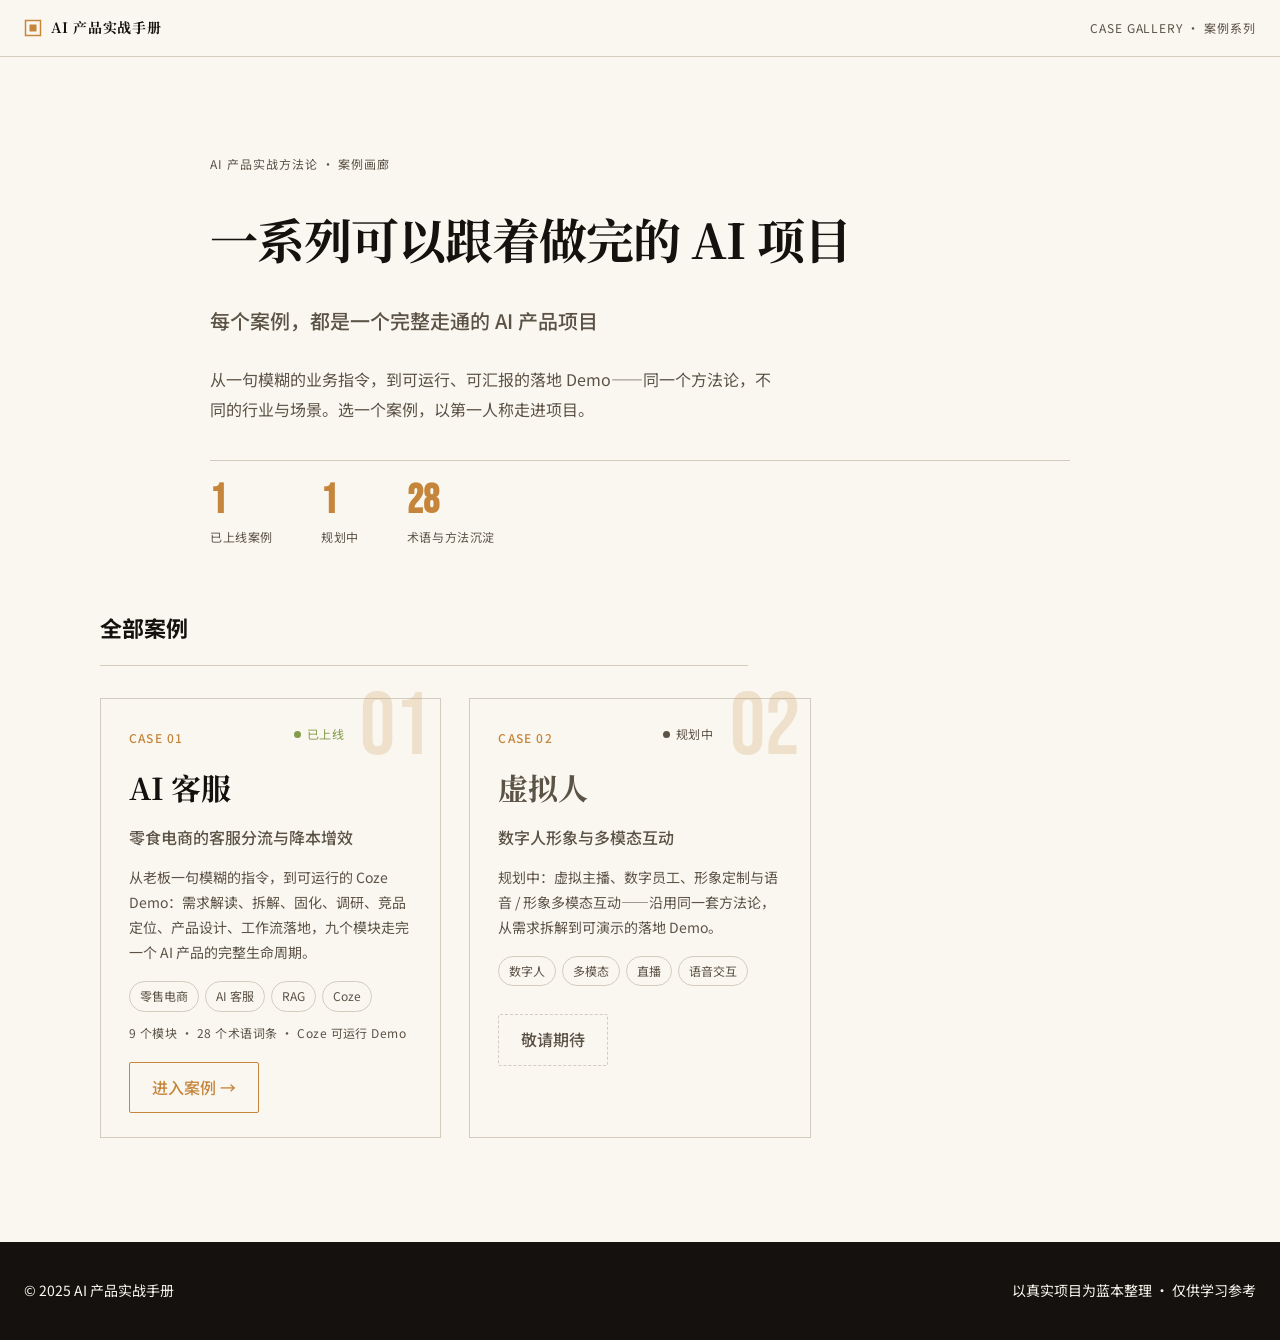
==== index.html @ 14da7af7 "品牌统一：顶栏改为「AI 产品实战手册」logo（回画廊），案例页加当前案例面包屑" ====
<!DOCTYPE html>
<html lang="zh-CN">
<head>
  <meta charset="UTF-8">
  <meta name="viewport" content="width=device-width, initial-scale=1.0">
  <meta name="description" content="AI 产品实战画廊：一系列可以跟着做完的 AI 项目。首个案例——零食电商 AI 客服，从一句话需求到可运行 Demo。">
  <title>AI 产品实战手册｜案例画廊</title>

  <!-- 字体：异步加载，连不上 Google Fonts 时回退系统字体 -->
  <link rel="preconnect" href="https://fonts.googleapis.com">
  <link rel="preconnect" href="https://fonts.gstatic.com" crossorigin>
  <link rel="stylesheet" media="print" onload="this.media='all'"
        href="https://fonts.googleapis.com/css2?family=Noto+Serif+SC:wght@700&family=Noto+Sans+SC:wght@400;500;700&family=Bebas+Neue&family=JetBrains+Mono:wght@400;600&display=swap">
  <noscript>
    <link href="https://fonts.googleapis.com/css2?family=Noto+Serif+SC:wght@700&family=Noto+Sans+SC:wght@400;500;700&family=Bebas+Neue&family=JetBrains+Mono:wght@400;600&display=swap" rel="stylesheet">
  </noscript>

  <!-- 样式：画廊独用（案例站点在 cases/<slug>/ 下自成一体） -->
  <link rel="stylesheet" href="css/tokens.css?v=3">
  <link rel="stylesheet" href="css/gallery.css?v=3">
</head>
<body>
  <a class="skip-link" href="#caseList">跳到案例列表</a>

  <!-- 顶栏 -->
  <header class="topbar">
    <a class="brand" href="./" title="返回案例画廊" aria-label="AI 产品实战手册，返回案例画廊"><svg class="logo-mark" width="18" height="18" viewBox="0 0 18 18" aria-hidden="true"><rect x="1.5" y="1.5" width="15" height="15" fill="none" stroke="currentColor" stroke-width="1.5"/><rect x="5.5" y="5.5" width="7" height="7" fill="currentColor"/></svg><span>AI 产品实战手册</span></a>
    <span class="topbar-note">CASE GALLERY · 案例系列</span>
  </header>

  <main id="main">
    <!-- Hero（统计由 ui/gallery.js 依据 cases.js 汇总） -->
    <header class="hero">
      <div class="hero-inner">
        <span class="kicker">AI 产品实战方法论 · 案例画廊</span>
        <h1>一系列可以跟着做完的 AI 项目</h1>
        <p class="subtitle">每个案例，都是一个完整走通的 AI 产品项目</p>
        <p class="lede">从一句模糊的业务指令，到可运行、可汇报的落地 Demo——同一个方法论，不同的行业与场景。选一个案例，以第一人称走进项目。</p>
        <div class="hero-stats" id="heroStats"></div>
      </div>
    </header>

    <!-- 案例列表（内容由 ui/gallery.js 依据 js/data/cases.js 渲染） -->
    <div class="section-head">
      <h2>全部案例</h2>
      <hr>
    </div>
    <section class="case-list" id="caseList" aria-label="案例列表">
      <noscript>
        <p>本页内容由 JavaScript 渲染，请启用 JavaScript 后查看。案例数据源位于 <code>js/data/cases.js</code>。</p>
      </noscript>
    </section>
  </main>

  <!-- 页脚 -->
  <footer class="footer">
    <span>© 2025 AI 产品实战手册</span>
    <span>以真实项目为蓝本整理 · 仅供学习参考</span>
  </footer>

  <!-- 脚本：数据 → 渲染 → 启动 -->
  <script src="js/data/cases.js?v=3"></script>
  <script src="js/lib/dom.js"></script>
  <script src="js/ui/gallery.js?v=3"></script>
  <script src="js/main.js?v=3"></script>
</body>
</html>
---- css/tokens.css ----
/* ==========================================================================
   tokens.css — 画廊首页设计令牌（新增案例时与 cases/<slug>/css/tokens.css 保持一致）
   全站唯一定义处，其余文件只引用变量，不写裸色值。
   ========================================================================== */

:root {
  /* —— 色彩系统 —— */
  --bg: #FAF7F0;             /* 米白纸感底 */
  --ink: #14110E;            /* 墨黑（主文字 / 页脚底） */
  --ink-soft: #5C5347;       /* 暖灰（次要文字） */
  --accent: #C5863C;         /* 印刷橙（唯一跳色：编号 / 金句边线 / 交互） */
  --accent-dim: rgba(197, 134, 60, 0.2); /* 章节大编号 20% 半透明 */
  --green: #849C4D;          /* 深绿：产出物 ✓ / 检查清单 / 成功标注 */
  --line: #D4CCBF;           /* 浅褐细分割线 */
  --zebra: #F5F0E8;          /* 表格斑马纹 / 引语底 */
  --code-bg: #EFE8DC;        /* 代码 / 术语块底 */
  --warn-bg: #F5E8E0;        /* 警示块底（淡橘） */
  --warn-ink: #A0522D;       /* 警示块文字（深橘） */
  --footer-ink: #FAF7F0;     /* 页脚浅色文字 */
  --tooltip-bg: #14110E;
  --tooltip-ink: #FAF7F0;

  /* —— 字体系统 —— */
  --font-serif: "Noto Serif SC", "Songti SC", "STSong", "SimSun", serif;
  --font-sans: "Noto Sans SC", "PingFang SC", "Hiragino Sans GB", "Microsoft YaHei", sans-serif;
  --font-mono: "JetBrains Mono", "Fira Code", "SF Mono", Menlo, Consolas, monospace;
  --font-num: "Bebas Neue", "Inter Tight", "Arial Narrow", sans-serif;

  /* —— 字号层级（全站不超过 5 级 + 标签） —— */
  --fs-hero: 48px;   /* Hero 主标题 */
  --fs-h2: 36px;     /* 模块标题 */
  --fs-h3: 22px;     /* 小节标题 */
  --fs-body: 16px;   /* 正文 */
  --fs-small: 14px;  /* 表格文字 */
  --fs-label: 12px;  /* 标签 / 术语 */

  --lh-body: 1.85;
  --lh-table: 1.7;

  /* —— 布局尺寸 —— */
  --content-w: 680px;        /* 正文窄栏最大宽度 */
  --sidebar-w: 220px;
  --topbar-h: 56px;
  --gutter: 24px;

  /* —— 动效 —— */
  --ease-out: cubic-bezier(0.16, 1, 0.3, 1);
  --dur-fast: 200ms;
  --dur-reveal: 300ms;
}
---- css/gallery.css ----
/* ==========================================================================
   gallery.css — 画廊首页：Hero + 统计 + 案例卡片列表
   复用 tokens.css 的设计令牌，编辑杂志风（细线 / 衬线标题 / 印刷橙）
   ========================================================================== */

/* —— 基础 —— */
html { scroll-behavior: smooth; }

body {
  margin: 0;
  background: var(--bg);
  color: var(--ink);
  font-family: var(--font-sans);
  font-size: var(--fs-body);
  line-height: var(--lh-body);
}

h1, h2 { font-family: var(--font-serif); font-weight: 700; margin: 0; }

a { color: var(--ink); }

:focus-visible { outline: 2px solid var(--accent); outline-offset: 2px; }

.skip-link {
  position: fixed; top: -100px; left: 16px; z-index: 200;
  padding: 8px 16px; background: var(--ink); color: var(--bg);
  font-size: var(--fs-small); transition: top var(--dur-fast) var(--ease-out);
}
.skip-link:focus { top: 8px; }

/* —— 顶栏 —— */
.topbar {
  position: sticky; top: 0; z-index: 100;
  display: flex; align-items: center; gap: 16px;
  height: var(--topbar-h); padding: 0 var(--gutter);
  background: var(--bg); border-bottom: 1px solid var(--line);
}

.topbar .brand {
  display: inline-flex; align-items: center; gap: 9px;
  font-family: var(--font-serif); font-weight: 700;
  font-size: var(--fs-small); letter-spacing: 0.05em; white-space: nowrap;
  text-decoration: none;
}

.topbar .brand .logo-mark { color: var(--accent); flex: none; }

.topbar .brand:hover .logo-mark { transform: rotate(90deg); }
.topbar .brand .logo-mark { transition: transform 300ms var(--ease-out); }

.topbar .topbar-note {
  margin-left: auto; font-size: var(--fs-label);
  letter-spacing: 0.08em; color: var(--ink-soft);
}

/* —— Hero —— */
.hero { padding: 96px var(--gutter) 56px; }

.hero-inner { max-width: 860px; margin: 0 auto; }

.hero .kicker {
  display: block; margin-bottom: 20px;
  font-size: var(--fs-label); letter-spacing: 0.08em; color: var(--ink-soft);
}

.hero h1 { font-size: var(--fs-hero); letter-spacing: -0.02em; margin-bottom: 18px; }

.hero .subtitle {
  margin: 0 0 26px; font-size: 20px; font-weight: 500; color: var(--ink-soft);
}

.hero .lede { max-width: 36em; margin: 0 0 36px; color: var(--ink-soft); }

/* —— 统计行 —— */
.hero-stats {
  display: flex; flex-wrap: wrap; gap: 24px 48px;
  padding: 20px 0 0; border-top: 1px solid var(--line);
}

.stat-value {
  display: block;
  font-family: var(--font-num); font-size: 40px; line-height: 1;
  color: var(--accent);
}

.stat-label { font-size: var(--fs-label); letter-spacing: 0.05em; color: var(--ink-soft); }

/* —— 案例列表 —— */
.case-list {
  display: grid;
  grid-template-columns: repeat(auto-fill, minmax(340px, 1fr));
  gap: 28px;
  max-width: 1080px;
  margin: 0 auto;
  padding: 24px var(--gutter) 104px;
}

.section-head {
  max-width: 1080px; margin: 0 auto; padding: 0 var(--gutter) 8px;
}
.section-head h2 { font-size: var(--fs-h3); font-family: var(--font-sans); }
.section-head hr { width: 60%; height: 1px; border: 0; background: var(--line); margin: 18px 0 0; }

/* —— 案例卡片：细线框、无阴影无大圆角 —— */
.case-card {
  position: relative;
  display: flex; flex-direction: column;
  padding: 28px 28px 24px;
  border: 1px solid var(--line);
  background: var(--bg);
  transition: border-color var(--dur-fast) var(--ease-out);
}

.case-card:hover { border-color: var(--accent); }

.case-card .card-num {
  position: absolute; top: -0.18em; right: 10px;
  font-family: var(--font-num); font-size: 88px; line-height: 1;
  color: var(--accent-dim); user-select: none; pointer-events: none;
}

.card-kicker {
  margin: 0 0 10px;
  font-size: var(--fs-label); font-weight: 500;
  letter-spacing: 0.1em; color: var(--accent);
}

.card-title { font-size: 30px; letter-spacing: -0.01em; margin: 0 0 8px; }

.card-title-link { text-decoration: none; }
.card-title-link:hover { color: var(--accent); }

.card-subtitle { margin: 0 0 12px; font-weight: 500; color: var(--ink-soft); }

.card-desc { margin: 0 0 16px; font-size: var(--fs-small); line-height: 1.8; color: var(--ink-soft); }

.card-tags { display: flex; flex-wrap: wrap; gap: 6px; margin-bottom: 10px; }

.card-tag {
  padding: 3px 10px; border: 1px solid var(--line); border-radius: 999px;
  font-size: var(--fs-label); color: var(--ink-soft);
}

.card-stats { margin: auto 0 0; font-size: var(--fs-label); letter-spacing: 0.04em; color: var(--ink-soft); }

.card-status {
  position: absolute; top: 24px; right: 96px; z-index: 1;
  display: inline-flex; align-items: center; gap: 6px;
  font-size: var(--fs-label); letter-spacing: 0.05em;
}

.card-status::before {
  content: ""; width: 7px; height: 7px; border-radius: 50%; background: currentColor;
}

.card-status.is-live { color: var(--green); }

.card-status.is-soon { color: var(--ink-soft); }

.card-link {
  margin-top: 18px; padding: 10px 22px;
  border: 1.5px solid var(--accent); border-radius: 2px;
  color: var(--accent); font-weight: 500; text-decoration: none;
  align-self: flex-start;
  transition: background-color var(--dur-fast) var(--ease-out), color var(--dur-fast) var(--ease-out);
}

.card-link:hover { background: var(--accent); color: #fff; }

.card-link.is-disabled { border-style: dashed; border-color: var(--line); color: var(--ink-soft); cursor: default; }

/* 规划中的卡片整体弱化 */
.case-card.is-soon .card-title,
.case-card.is-soon .card-subtitle { color: var(--ink-soft); }

/* —— 页脚（与案例站一致） —— */
.footer {
  display: flex; flex-wrap: wrap; gap: 12px 32px; justify-content: space-between;
  padding: 36px var(--gutter); background: var(--ink); color: var(--footer-ink);
  font-size: var(--fs-small);
}

/* —— 淡入动效 —— */
.reveal {
  opacity: 0; transform: translateY(16px);
  transition: opacity var(--dur-reveal) var(--ease-out), transform var(--dur-reveal) var(--ease-out);
}
.reveal.is-visible { opacity: 1; transform: none; }

/* —— 移动端 —— */
@media (max-width: 640px) {
  :root { --gutter: 20px; }
  .hero { padding-top: 56px; }
  .hero h1 { font-size: 32px; }
  .hero .subtitle { font-size: 17px; }
  .case-card .card-num { font-size: 64px; }
  .topbar .topbar-note { display: none; }
}

/* —— 减少动态效果 —— */
@media (prefers-reduced-motion: reduce) {
  html { scroll-behavior: auto; }
  .reveal { opacity: 1; transform: none; transition: none; }
  .case-card, .card-link { transition: none; }
}
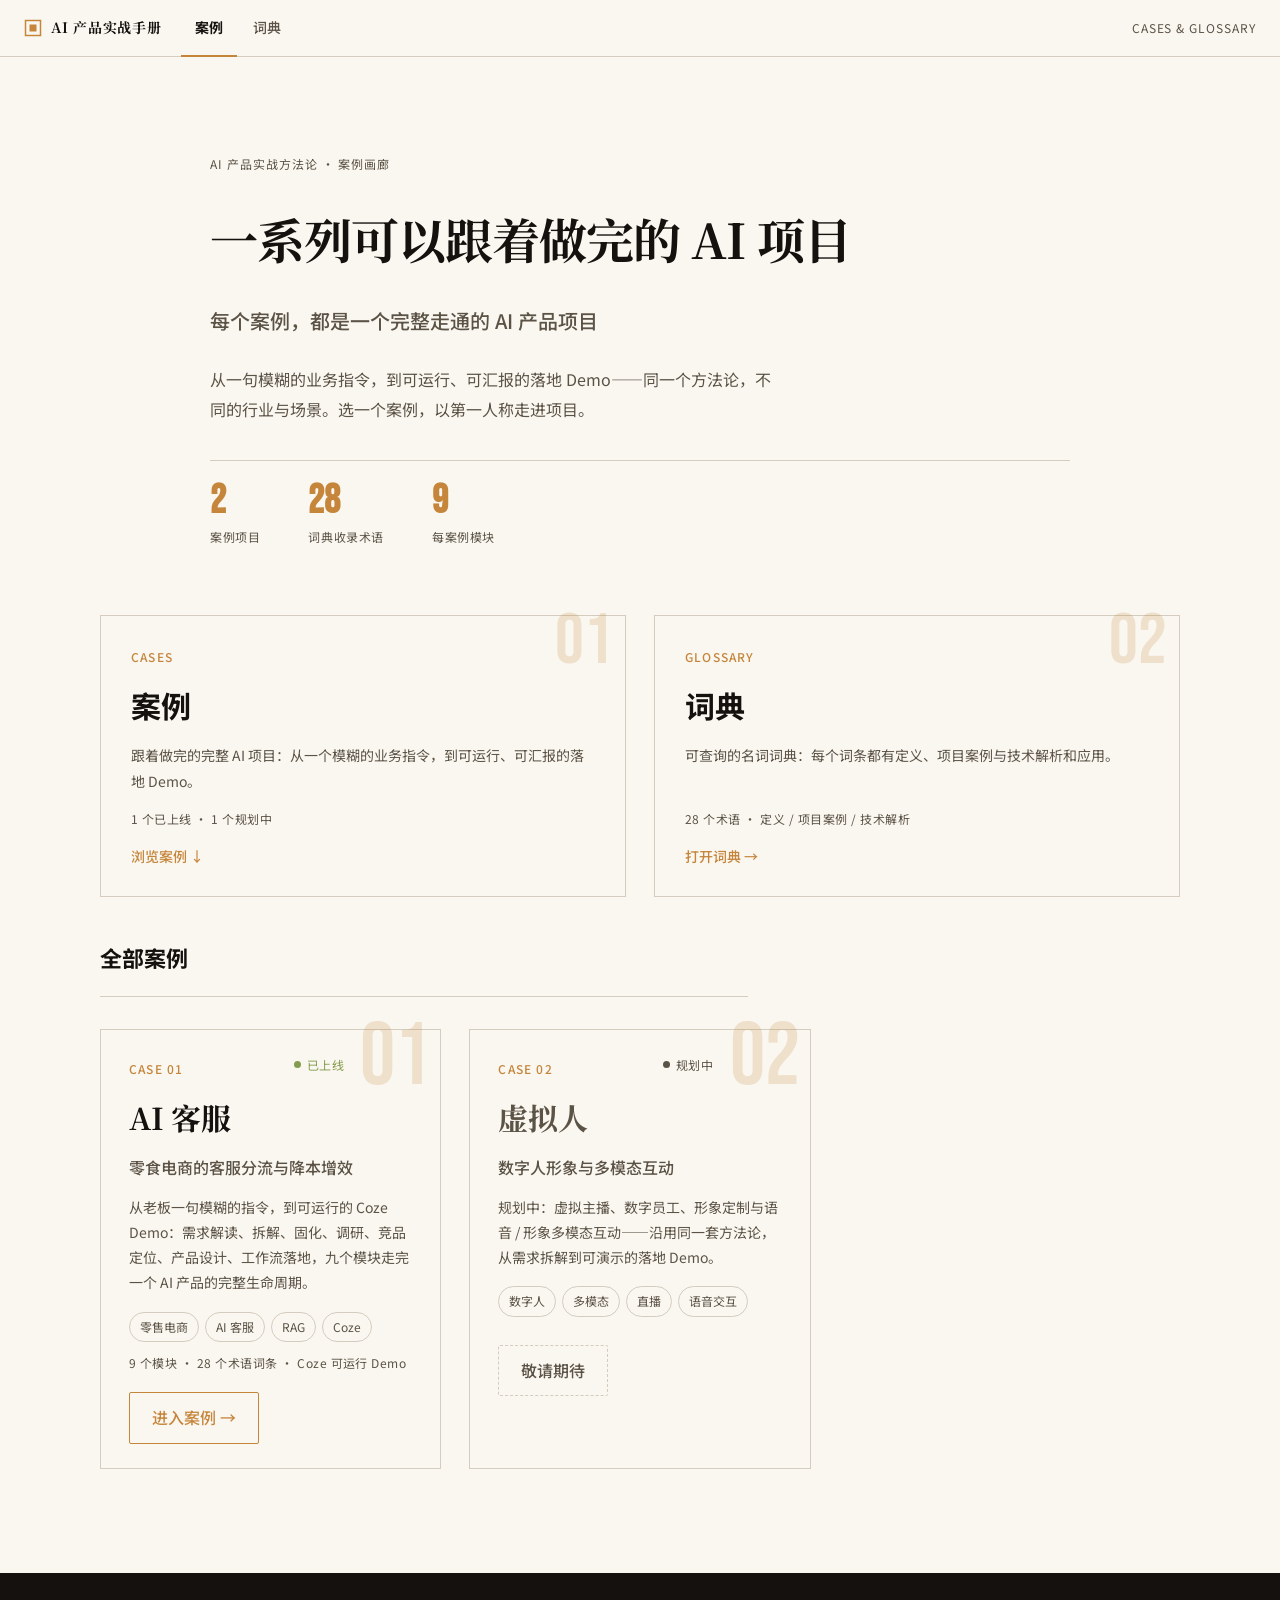
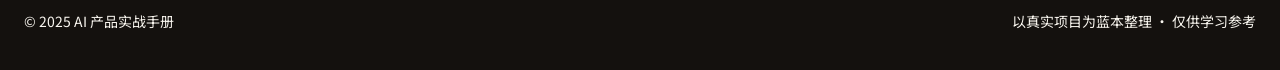
==== commit 2dc8d87a: "名词词典独立为站级页面：首页双入口（案例/词典）+ glossary.html + 案例页词典入口" ====
--- a/index.html
+++ b/index.html
@@ -16,8 +16,8 @@
   </noscript>
 
   <!-- 样式：画廊独用（案例站点在 cases/<slug>/ 下自成一体） -->
-  <link rel="stylesheet" href="css/tokens.css?v=3">
-  <link rel="stylesheet" href="css/gallery.css?v=3">
+  <link rel="stylesheet" href="css/tokens.css?v=4">
+  <link rel="stylesheet" href="css/gallery.css?v=4">
 </head>
 <body>
   <a class="skip-link" href="#caseList">跳到案例列表</a>
@@ -25,7 +25,11 @@
   <!-- 顶栏 -->
   <header class="topbar">
     <a class="brand" href="./" title="返回案例画廊" aria-label="AI 产品实战手册，返回案例画廊"><svg class="logo-mark" width="18" height="18" viewBox="0 0 18 18" aria-hidden="true"><rect x="1.5" y="1.5" width="15" height="15" fill="none" stroke="currentColor" stroke-width="1.5"/><rect x="5.5" y="5.5" width="7" height="7" fill="currentColor"/></svg><span>AI 产品实战手册</span></a>
-    <span class="topbar-note">CASE GALLERY · 案例系列</span>
+    <nav class="site-nav" aria-label="主导航">
+      <a href="#cases" class="is-active" data-nav="cases">案例</a>
+      <a href="glossary.html" data-nav="glossary">词典</a>
+    </nav>
+    <span class="topbar-note">CASES &amp; GLOSSARY</span>
   </header>
 
   <main id="main">
@@ -40,8 +44,28 @@
       </div>
     </header>
 
+    <!-- 两大板块入口：案例画廊 / 名词词典（计数由 ui/gallery.js 填充） -->
+    <section class="entries" aria-label="两大板块">
+      <a class="entry reveal" href="#cases">
+        <span class="entry-no" aria-hidden="true">01</span>
+        <p class="entry-kicker">CASES</p>
+        <h3 class="entry-title">案例</h3>
+        <p class="entry-desc">跟着做完的完整 AI 项目：从一个模糊的业务指令，到可运行、可汇报的落地 Demo。</p>
+        <p class="entry-meta" id="entryCaseCount"></p>
+        <span class="entry-arrow">浏览案例 ↓</span>
+      </a>
+      <a class="entry reveal" href="glossary.html">
+        <span class="entry-no" aria-hidden="true">02</span>
+        <p class="entry-kicker">GLOSSARY</p>
+        <h3 class="entry-title">词典</h3>
+        <p class="entry-desc">可查询的名词词典：每个词条都有定义、项目案例与技术解析和应用。</p>
+        <p class="entry-meta" id="entryTermCount"></p>
+        <span class="entry-arrow">打开词典 →</span>
+      </a>
+    </section>
+
     <!-- 案例列表（内容由 ui/gallery.js 依据 js/data/cases.js 渲染） -->
-    <div class="section-head">
+    <div class="section-head" id="cases">
       <h2>全部案例</h2>
       <hr>
     </div>
@@ -59,9 +83,10 @@
   </footer>
 
   <!-- 脚本：数据 → 渲染 → 启动 -->
-  <script src="js/data/cases.js?v=3"></script>
+  <script src="js/data/cases.js?v=4"></script>
+  <script src="js/data/terms.js?v=4"></script>
   <script src="js/lib/dom.js"></script>
-  <script src="js/ui/gallery.js?v=3"></script>
-  <script src="js/main.js?v=3"></script>
+  <script src="js/ui/gallery.js?v=4"></script>
+  <script src="js/main.js?v=4"></script>
 </body>
 </html>
--- a/css/gallery.css
+++ b/css/gallery.css
@@ -52,6 +52,62 @@
   margin-left: auto; font-size: var(--fs-label);
   letter-spacing: 0.08em; color: var(--ink-soft);
 }
+
+/* —— 顶栏主导航：案例 / 词典 —— */
+.site-nav { display: flex; gap: 2px; height: 100%; margin-left: 4px; }
+
+.site-nav a {
+  display: flex; align-items: center; padding: 0 14px;
+  font-size: var(--fs-small); font-weight: 500; color: var(--ink-soft);
+  text-decoration: none; border-bottom: 2px solid transparent; margin-bottom: -1px;
+  transition: color var(--dur-fast) var(--ease-out);
+}
+
+.site-nav a:hover { color: var(--accent); }
+
+.site-nav a.is-active { color: var(--ink); font-weight: 700; border-bottom-color: var(--accent); }
+
+/* —— 双入口大卡 —— */
+.entries {
+  display: grid; grid-template-columns: repeat(auto-fit, minmax(300px, 1fr));
+  gap: 28px;
+  max-width: 1080px; margin: 0 auto; padding: 8px var(--gutter) 40px;
+}
+
+.entry {
+  position: relative; display: flex; flex-direction: column;
+  padding: 30px 30px 26px;
+  border: 1px solid var(--line);
+  text-decoration: none; color: var(--ink);
+  transition: border-color var(--dur-fast) var(--ease-out);
+}
+
+.entry:hover { border-color: var(--accent); background: var(--zebra); }
+
+.entry .entry-no {
+  position: absolute; top: -0.14em; right: 12px;
+  font-family: var(--font-num); font-size: 72px; line-height: 1;
+  color: var(--accent-dim); user-select: none; pointer-events: none;
+}
+
+.entry-kicker {
+  margin: 0 0 10px;
+  font-size: var(--fs-label); font-weight: 500;
+  letter-spacing: 0.1em; color: var(--accent);
+}
+
+.entry-title { font-size: 30px; margin: 0 0 10px; letter-spacing: -0.01em; }
+
+.entry-desc { margin: 0 0 14px; font-size: var(--fs-small); line-height: 1.8; color: var(--ink-soft); }
+
+.entry-meta { margin: auto 0 0; font-size: var(--fs-label); letter-spacing: 0.04em; color: var(--ink-soft); }
+
+.entry-arrow {
+  margin-top: 14px; align-self: flex-start;
+  color: var(--accent); font-weight: 500; font-size: var(--fs-small);
+}
+
+#cases { scroll-margin-top: calc(var(--topbar-h) + 24px); }
 
 /* —— Hero —— */
 .hero { padding: 96px var(--gutter) 56px; }
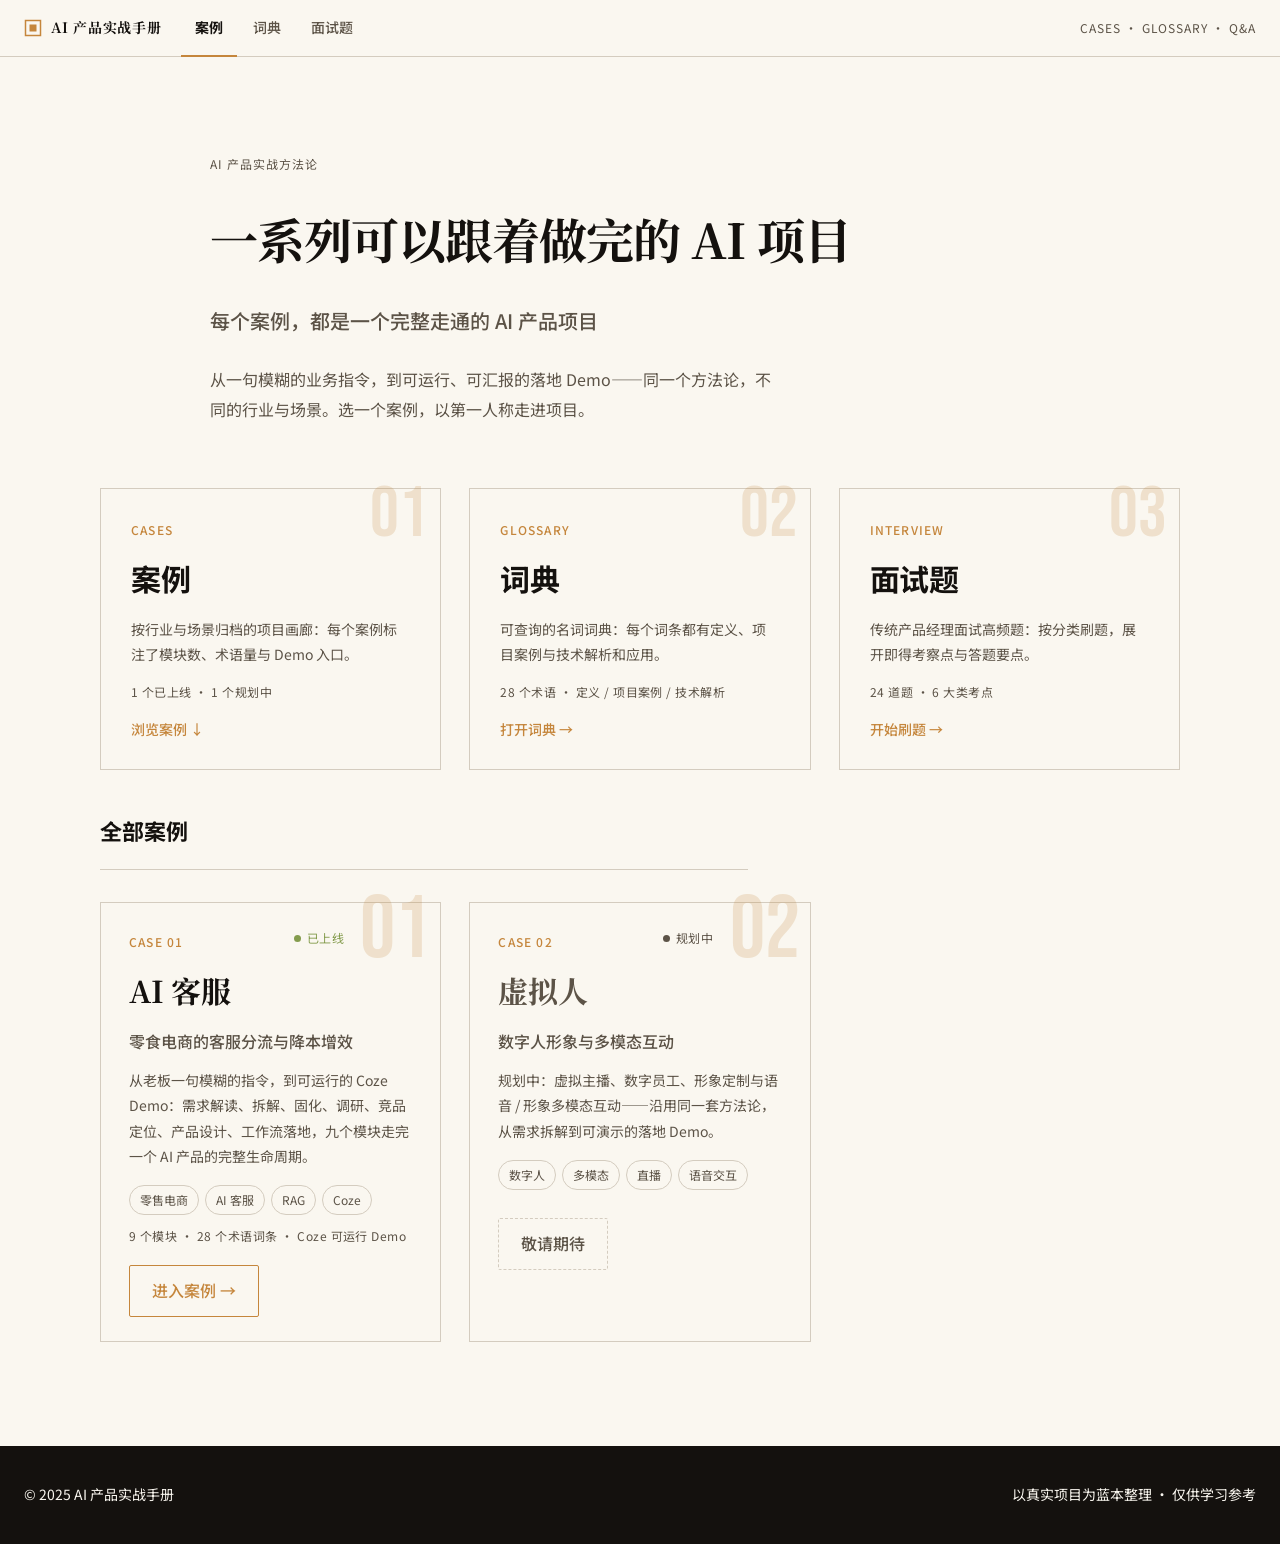
==== commit ab6d3ad6: "新增站级面试题页（24 题 6 类：分类侧栏 + 手风琴 + 术语交叉抽屉）；样式抽共享 site.css；首页去重（删 hero 统计条）" ====
--- a/index.html
+++ b/index.html
@@ -17,7 +17,7 @@
 
   <!-- 样式：画廊独用（案例站点在 cases/<slug>/ 下自成一体） -->
   <link rel="stylesheet" href="css/tokens.css?v=4">
-  <link rel="stylesheet" href="css/gallery.css?v=4">
+  <link rel="stylesheet" href="css/gallery.css?v=5">
 </head>
 <body>
   <a class="skip-link" href="#caseList">跳到案例列表</a>
@@ -28,29 +28,29 @@
     <nav class="site-nav" aria-label="主导航">
       <a href="#cases" class="is-active" data-nav="cases">案例</a>
       <a href="glossary.html" data-nav="glossary">词典</a>
+      <a href="interview.html" data-nav="interview">面试题</a>
     </nav>
-    <span class="topbar-note">CASES &amp; GLOSSARY</span>
+    <span class="topbar-note">CASES · GLOSSARY · Q&amp;A</span>
   </header>
 
   <main id="main">
-    <!-- Hero（统计由 ui/gallery.js 依据 cases.js 汇总） -->
+    <!-- Hero（入口与案例计数由 ui/gallery.js 填充） -->
     <header class="hero">
       <div class="hero-inner">
-        <span class="kicker">AI 产品实战方法论 · 案例画廊</span>
+        <span class="kicker">AI 产品实战方法论</span>
         <h1>一系列可以跟着做完的 AI 项目</h1>
         <p class="subtitle">每个案例，都是一个完整走通的 AI 产品项目</p>
         <p class="lede">从一句模糊的业务指令，到可运行、可汇报的落地 Demo——同一个方法论，不同的行业与场景。选一个案例，以第一人称走进项目。</p>
-        <div class="hero-stats" id="heroStats"></div>
       </div>
     </header>
 
-    <!-- 两大板块入口：案例画廊 / 名词词典（计数由 ui/gallery.js 填充） -->
-    <section class="entries" aria-label="两大板块">
+    <!-- 三大板块入口：案例画廊 / 名词词典 / 面试题库（计数由 ui/gallery.js 填充） -->
+    <section class="entries" aria-label="三大板块">
       <a class="entry reveal" href="#cases">
         <span class="entry-no" aria-hidden="true">01</span>
         <p class="entry-kicker">CASES</p>
         <h3 class="entry-title">案例</h3>
-        <p class="entry-desc">跟着做完的完整 AI 项目：从一个模糊的业务指令，到可运行、可汇报的落地 Demo。</p>
+        <p class="entry-desc">按行业与场景归档的项目画廊：每个案例标注了模块数、术语量与 Demo 入口。</p>
         <p class="entry-meta" id="entryCaseCount"></p>
         <span class="entry-arrow">浏览案例 ↓</span>
       </a>
@@ -61,6 +61,14 @@
         <p class="entry-desc">可查询的名词词典：每个词条都有定义、项目案例与技术解析和应用。</p>
         <p class="entry-meta" id="entryTermCount"></p>
         <span class="entry-arrow">打开词典 →</span>
+      </a>
+      <a class="entry reveal" href="interview.html">
+        <span class="entry-no" aria-hidden="true">03</span>
+        <p class="entry-kicker">INTERVIEW</p>
+        <h3 class="entry-title">面试题</h3>
+        <p class="entry-desc">传统产品经理面试高频题：按分类刷题，展开即得考察点与答题要点。</p>
+        <p class="entry-meta" id="entryQuizCount"></p>
+        <span class="entry-arrow">开始刷题 →</span>
       </a>
     </section>
 
@@ -85,8 +93,9 @@
   <!-- 脚本：数据 → 渲染 → 启动 -->
   <script src="js/data/cases.js?v=4"></script>
   <script src="js/data/terms.js?v=4"></script>
+  <script src="js/data/interview.js?v=1"></script>
   <script src="js/lib/dom.js"></script>
-  <script src="js/ui/gallery.js?v=4"></script>
-  <script src="js/main.js?v=4"></script>
+  <script src="js/ui/gallery.js?v=6"></script>
+  <script src="js/main.js?v=5"></script>
 </body>
 </html>
--- a/css/gallery.css
+++ b/css/gallery.css
@@ -125,21 +125,7 @@
   margin: 0 0 26px; font-size: 20px; font-weight: 500; color: var(--ink-soft);
 }
 
-.hero .lede { max-width: 36em; margin: 0 0 36px; color: var(--ink-soft); }
-
-/* —— 统计行 —— */
-.hero-stats {
-  display: flex; flex-wrap: wrap; gap: 24px 48px;
-  padding: 20px 0 0; border-top: 1px solid var(--line);
-}
-
-.stat-value {
-  display: block;
-  font-family: var(--font-num); font-size: 40px; line-height: 1;
-  color: var(--accent);
-}
-
-.stat-label { font-size: var(--fs-label); letter-spacing: 0.05em; color: var(--ink-soft); }
+.hero .lede { max-width: 36em; margin: 0; color: var(--ink-soft); }
 
 /* —— 案例列表 —— */
 .case-list {
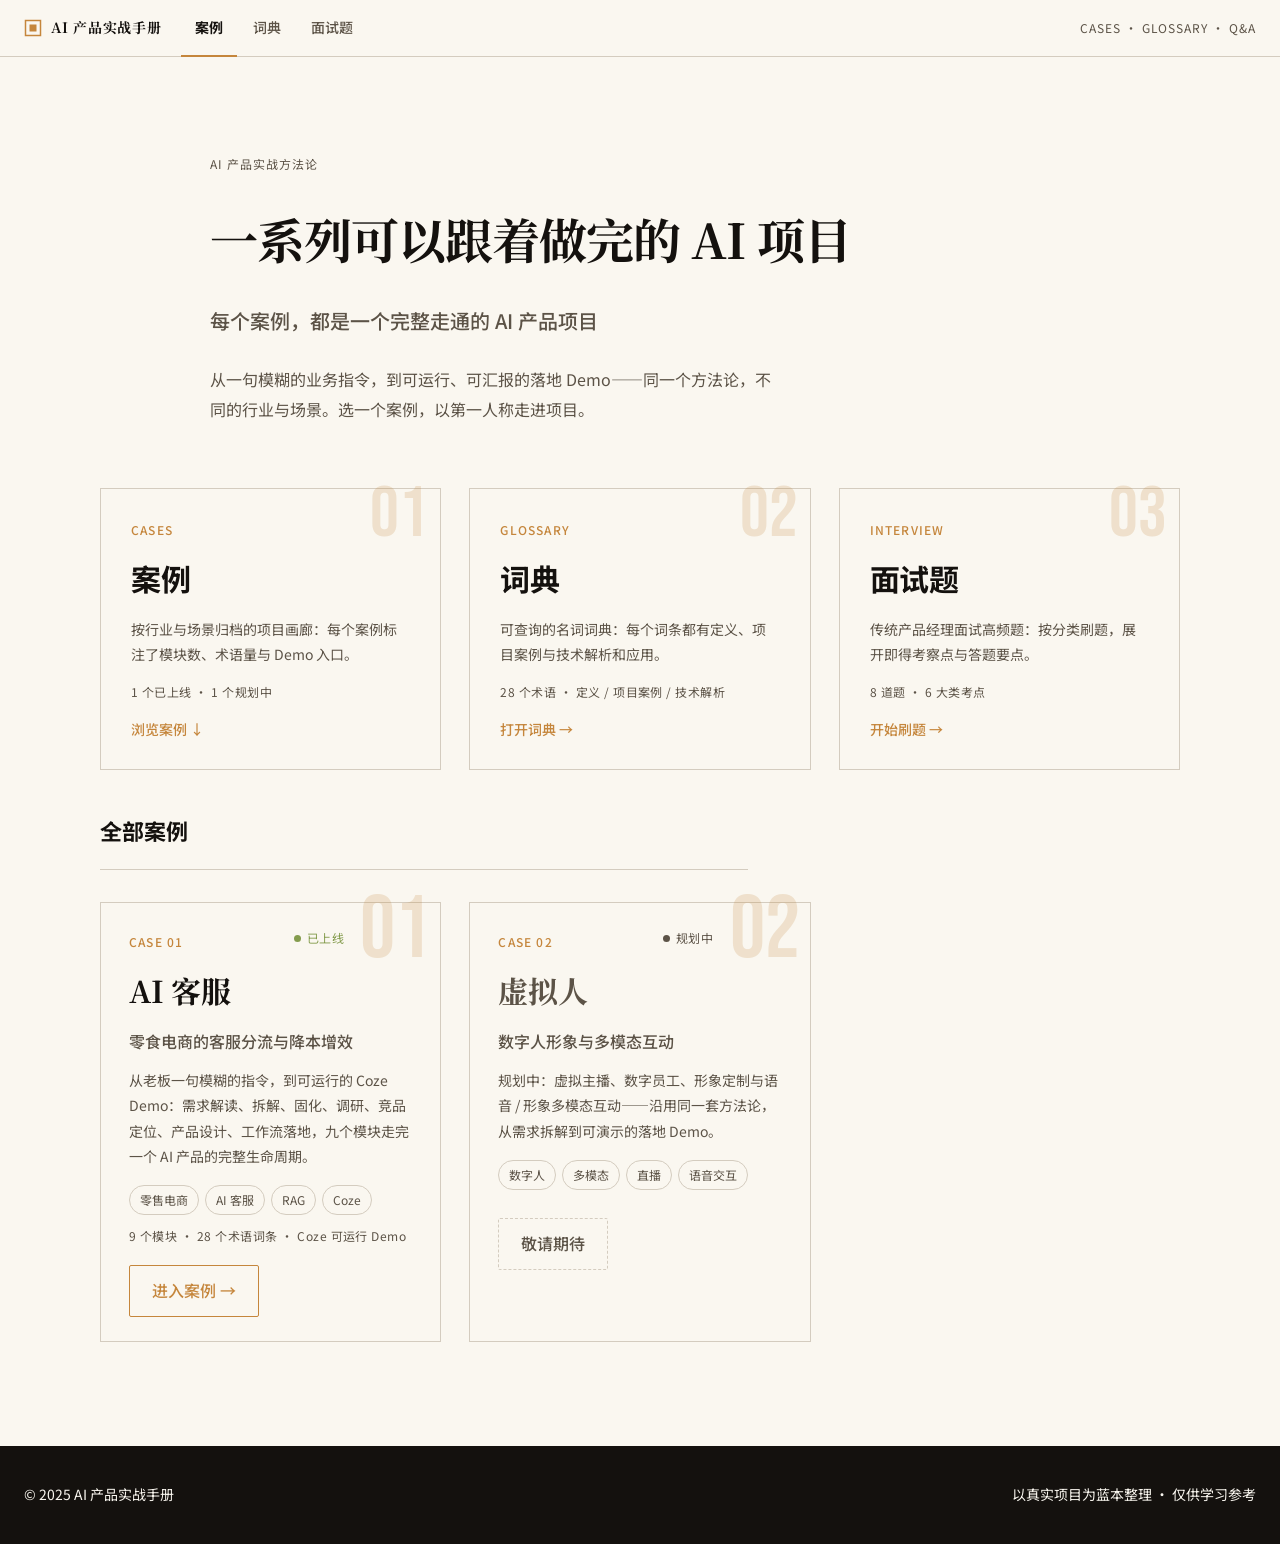
==== commit a584db26: "面试题库换血：「AI 需求与研发资源不足的冲突」问答稿（Q1-Q7+精简版），新增专题标签与空分类弱化态" ====
--- a/index.html
+++ b/index.html
@@ -93,7 +93,7 @@
   <!-- 脚本：数据 → 渲染 → 启动 -->
   <script src="js/data/cases.js?v=4"></script>
   <script src="js/data/terms.js?v=4"></script>
-  <script src="js/data/interview.js?v=1"></script>
+  <script src="js/data/interview.js?v=3"></script>
   <script src="js/lib/dom.js"></script>
   <script src="js/ui/gallery.js?v=6"></script>
   <script src="js/main.js?v=5"></script>
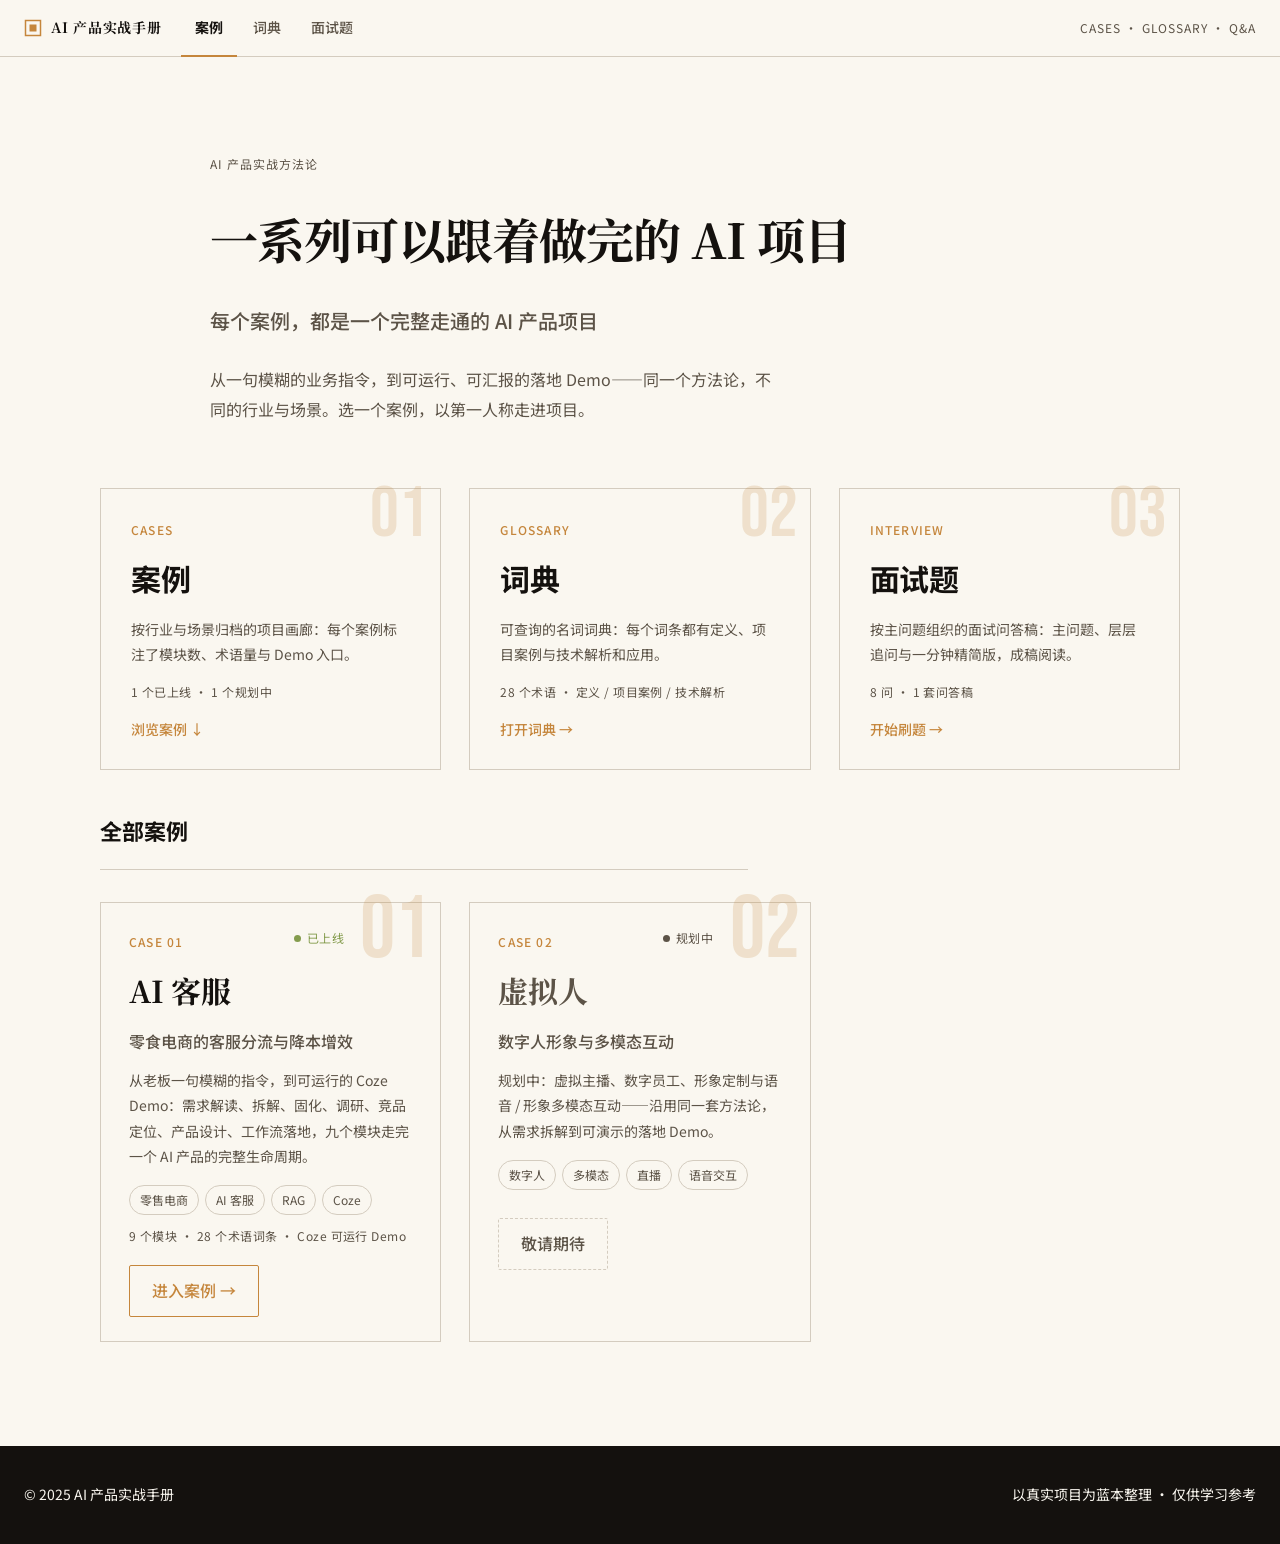
==== commit 5ccdc614: "面试题页改为按问题组织：问答稿整稿成组（rail 按主问题切换），分类降为题卡标签" ====
--- a/index.html
+++ b/index.html
@@ -66,7 +66,7 @@
         <span class="entry-no" aria-hidden="true">03</span>
         <p class="entry-kicker">INTERVIEW</p>
         <h3 class="entry-title">面试题</h3>
-        <p class="entry-desc">传统产品经理面试高频题：按分类刷题，展开即得考察点与答题要点。</p>
+        <p class="entry-desc">按主问题组织的面试问答稿：主问题、层层追问与一分钟精简版，成稿阅读。</p>
         <p class="entry-meta" id="entryQuizCount"></p>
         <span class="entry-arrow">开始刷题 →</span>
       </a>
@@ -93,9 +93,9 @@
   <!-- 脚本：数据 → 渲染 → 启动 -->
   <script src="js/data/cases.js?v=4"></script>
   <script src="js/data/terms.js?v=4"></script>
-  <script src="js/data/interview.js?v=3"></script>
+  <script src="js/data/interview.js?v=4"></script>
   <script src="js/lib/dom.js"></script>
-  <script src="js/ui/gallery.js?v=6"></script>
+  <script src="js/ui/gallery.js?v=7"></script>
   <script src="js/main.js?v=5"></script>
 </body>
 </html>
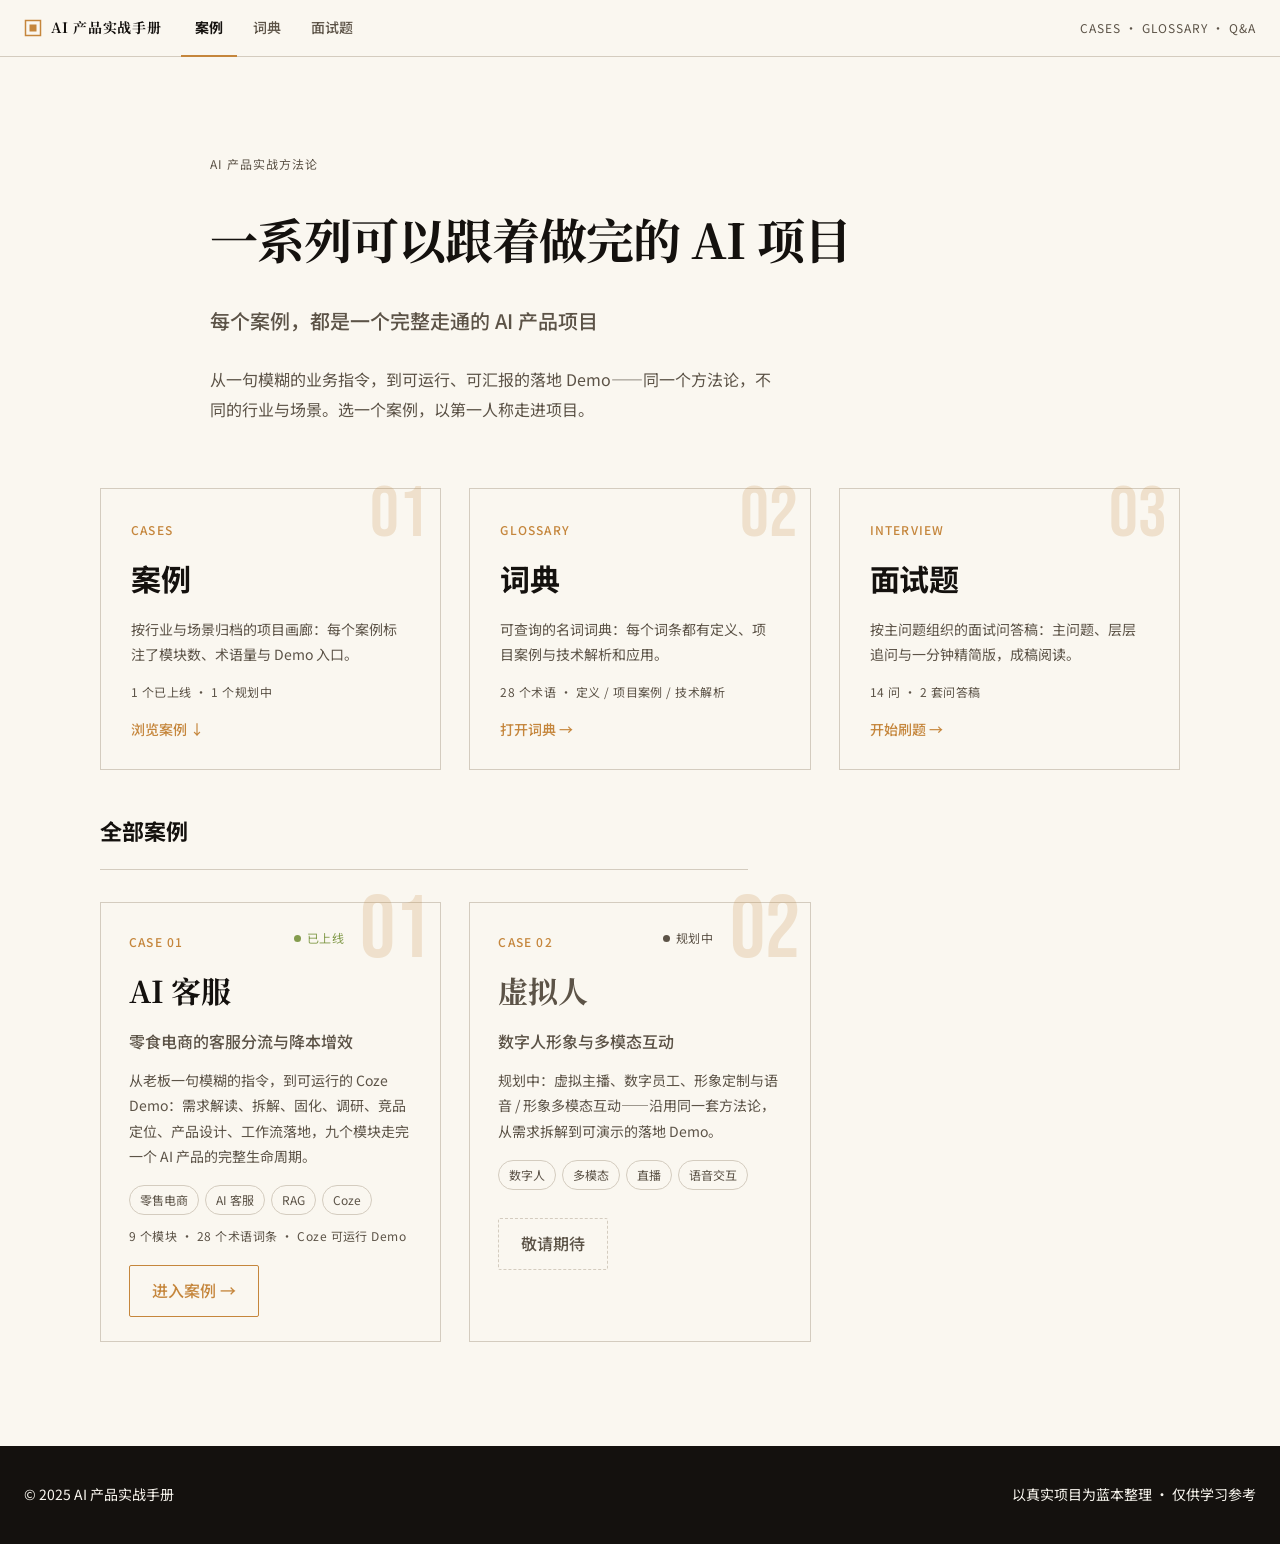
==== commit 25dbfcc0: "新增问答稿一「项目深挖（价值与动机）」：连环追问链 4 题 + 串讲模板 + 准备清单；分组支持稿前导语" ====
--- a/index.html
+++ b/index.html
@@ -93,7 +93,7 @@
   <!-- 脚本：数据 → 渲染 → 启动 -->
   <script src="js/data/cases.js?v=4"></script>
   <script src="js/data/terms.js?v=4"></script>
-  <script src="js/data/interview.js?v=4"></script>
+  <script src="js/data/interview.js?v=7"></script>
   <script src="js/lib/dom.js"></script>
   <script src="js/ui/gallery.js?v=7"></script>
   <script src="js/main.js?v=5"></script>
